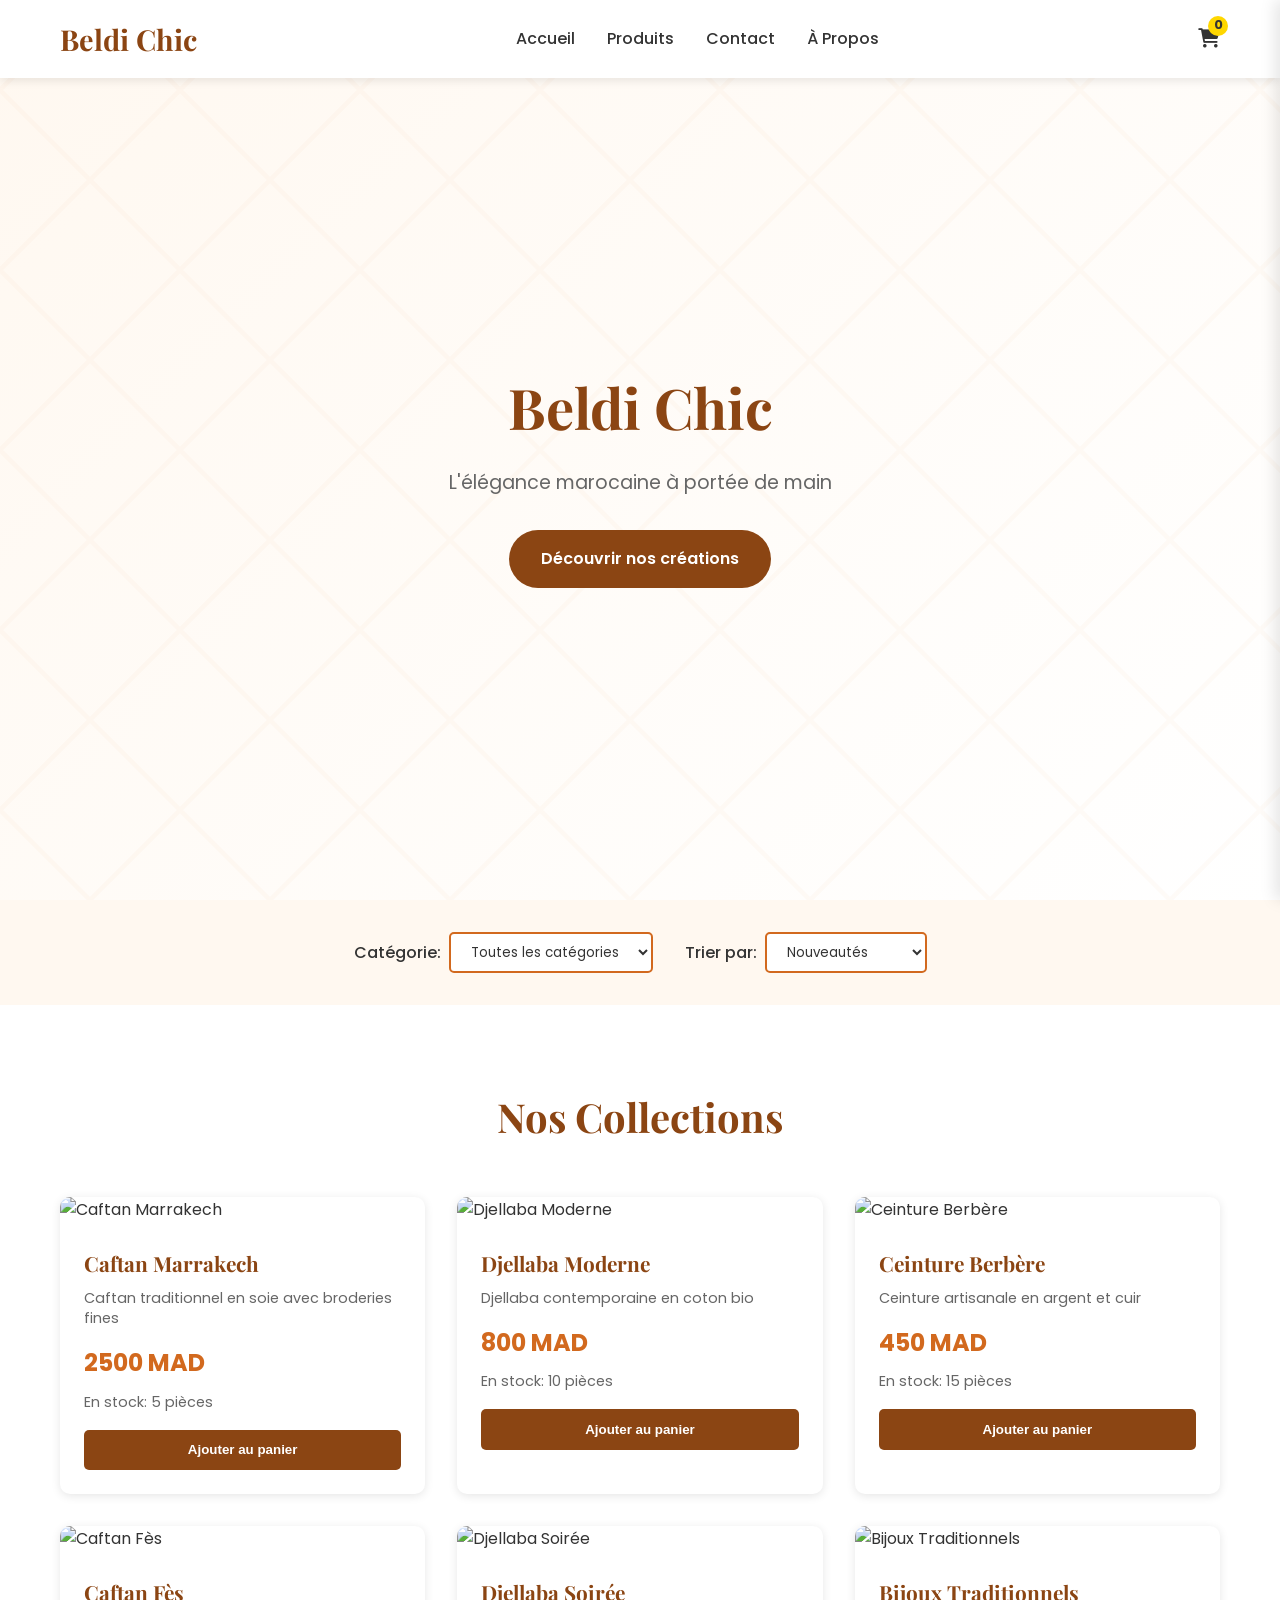
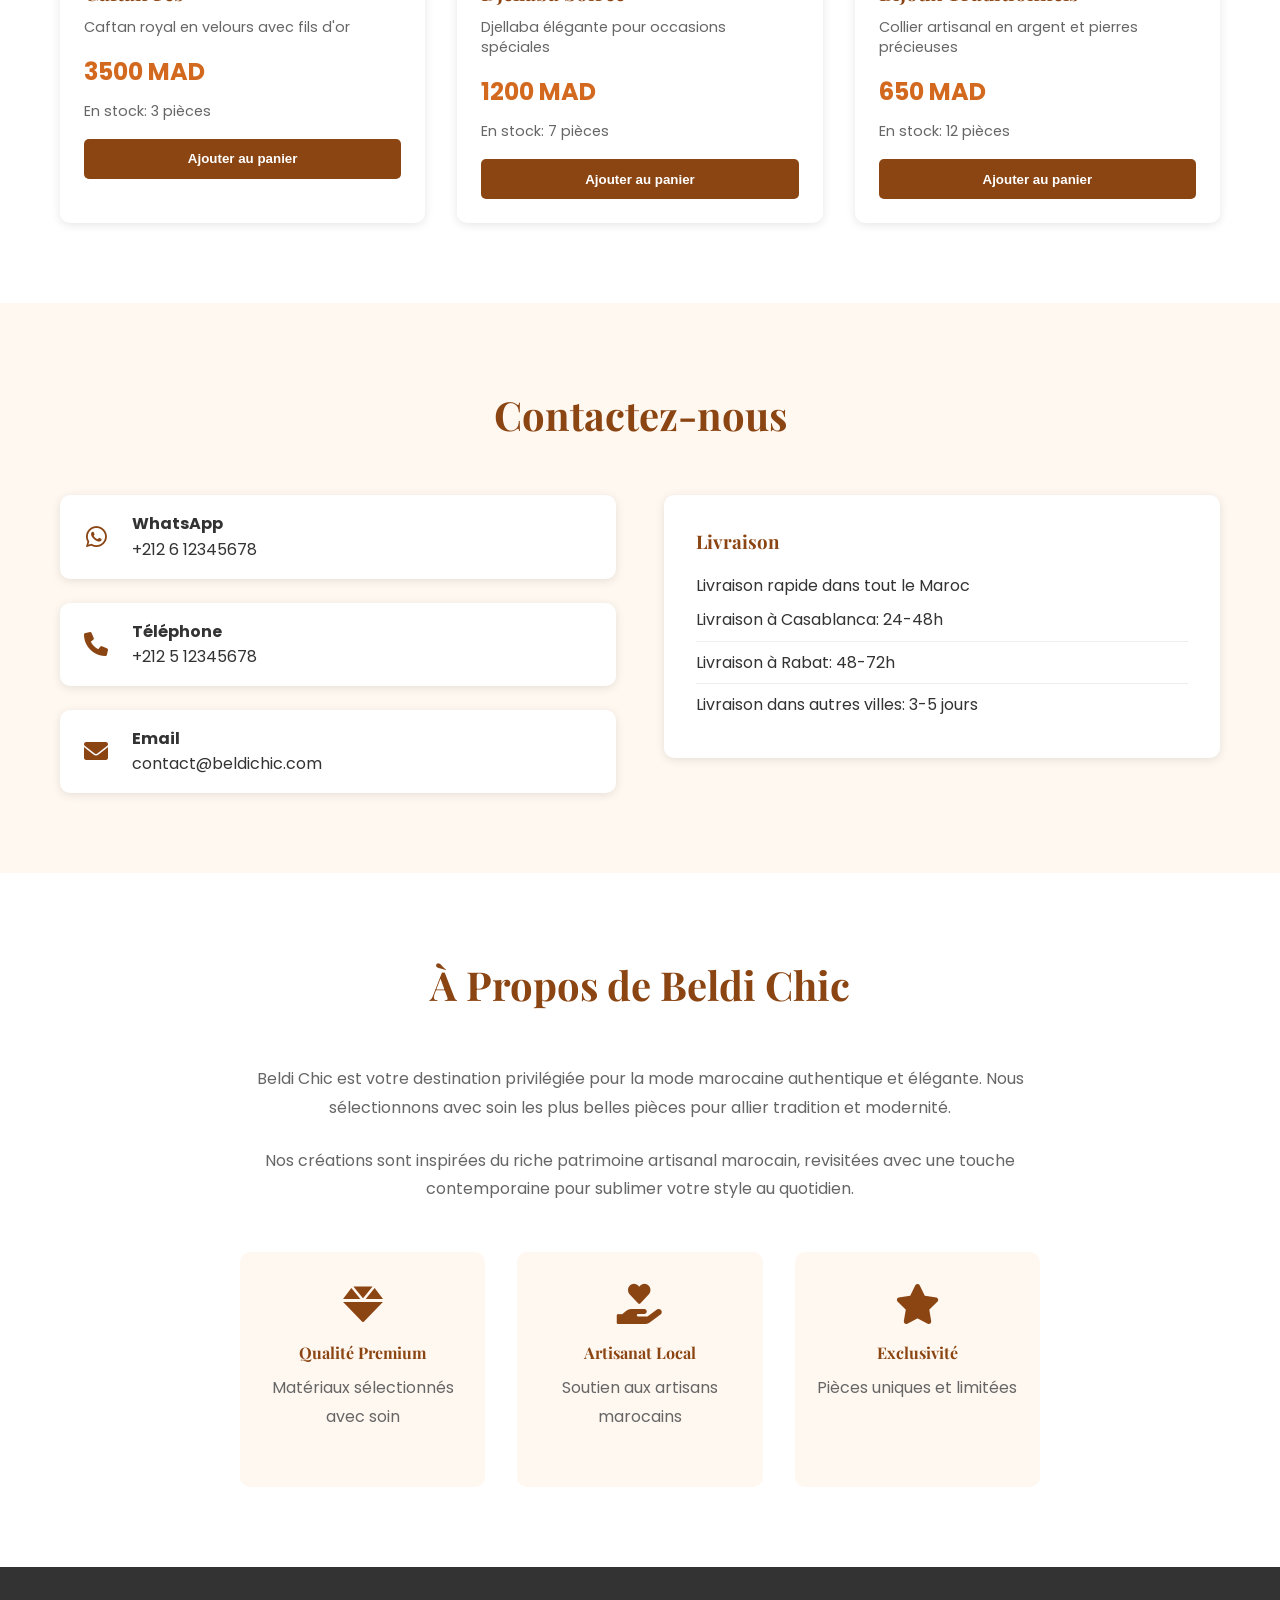
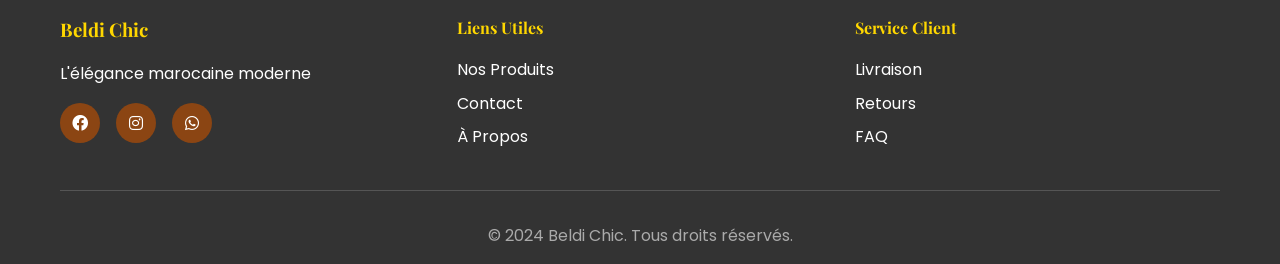
==== index.html @ 3288dbd7 "first commit - Beldi Chic E-commerce Website" ====
<!DOCTYPE html>
<html lang="fr">
<head>
    <meta charset="UTF-8">
    <meta name="viewport" content="width=device-width, initial-scale=1.0">
    <title>Beldi Chic - Mode Marocaine Élégante</title>
    <link rel="stylesheet" href="styles.css">
    <link href="https://fonts.googleapis.com/css2?family=Playfair+Display:wght@400;700&family=Poppins:wght@300;400;500;600&display=swap" rel="stylesheet">
    <link rel="stylesheet" href="https://cdnjs.cloudflare.com/ajax/libs/font-awesome/6.0.0/css/all.min.css">
</head>
<body>
    <!-- Navigation -->
    <nav class="navbar">
        <div class="nav-container">
            <div class="nav-logo">
                <h2>Beldi Chic</h2>
            </div>
            <ul class="nav-menu">
                <li><a href="#home" class="nav-link">Accueil</a></li>
                <li><a href="#products" class="nav-link">Produits</a></li>
                <li><a href="#contact" class="nav-link">Contact</a></li>
                <li><a href="#about" class="nav-link">À Propos</a></li>
            </ul>
            <div class="nav-icons">
                <div class="cart-icon" onclick="toggleCart()">
                    <i class="fas fa-shopping-cart"></i>
                    <span class="cart-count" id="cartCount">0</span>
                </div>
                <div class="hamburger" onclick="toggleMenu()">
                    <span></span>
                    <span></span>
                    <span></span>
                </div>
            </div>
        </div>
    </nav>

    <!-- Hero Section -->
    <section id="home" class="hero">
        <div class="hero-content">
            <h1>Beldi Chic</h1>
            <p>L'élégance marocaine à portée de main</p>
            <a href="#products" class="cta-button">Découvrir nos créations</a>
        </div>
    </section>

    <!-- Filters Section -->
    <section class="filters-section">
        <div class="filters-container">
            <div class="filter-group">
                <label for="categoryFilter">Catégorie:</label>
                <select id="categoryFilter" onchange="filterProducts()">
                    <option value="">Toutes les catégories</option>
                    <option value="caftan">Caftans</option>
                    <option value="djellaba">Djellabas</option>
                    <option value="accessories">Accessoires</option>
                </select>
            </div>
            <div class="filter-group">
                <label for="sortFilter">Trier par:</label>
                <select id="sortFilter" onchange="sortProducts()">
                    <option value="newest">Nouveautés</option>
                    <option value="price-low">Prix croissant</option>
                    <option value="price-high">Prix décroissant</option>
                </select>
            </div>
        </div>
    </section>

    <!-- Products Section -->
    <section id="products" class="products">
        <div class="container">
            <h2 class="section-title">Nos Collections</h2>
            <div class="products-grid" id="productsGrid">
                <!-- Products will be dynamically loaded here -->
            </div>
        </div>
    </section>

    <!-- Cart Sidebar -->
    <div class="cart-sidebar" id="cartSidebar">
        <div class="cart-header">
            <h3>Votre Panier</h3>
            <button class="close-cart" onclick="toggleCart()">
                <i class="fas fa-times"></i>
            </button>
        </div>
        <div class="cart-items" id="cartItems">
            <!-- Cart items will be dynamically loaded here -->
        </div>
        <div class="cart-footer">
            <div class="cart-total">
                <strong>Total: <span id="cartTotal">0</span> MAD</strong>
            </div>
            <button class="checkout-btn" onclick="checkoutWhatsApp()">
                <i class="fab fa-whatsapp"></i> Commander via WhatsApp
            </button>
        </div>
    </div>

    <!-- Contact Section -->
    <section id="contact" class="contact">
        <div class="container">
            <h2 class="section-title">Contactez-nous</h2>
            <div class="contact-content">
                <div class="contact-info">
                    <div class="contact-item">
                        <i class="fab fa-whatsapp"></i>
                        <div>
                            <h4>WhatsApp</h4>
                            <p>+212 6 12345678</p>
                        </div>
                    </div>
                    <div class="contact-item">
                        <i class="fas fa-phone"></i>
                        <div>
                            <h4>Téléphone</h4>
                            <p>+212 5 12345678</p>
                        </div>
                    </div>
                    <div class="contact-item">
                        <i class="fas fa-envelope"></i>
                        <div>
                            <h4>Email</h4>
                            <p>contact@beldichic.com</p>
                        </div>
                    </div>
                </div>
                <div class="delivery-info">
                    <h3>Livraison</h3>
                    <p>Livraison rapide dans tout le Maroc</p>
                    <ul>
                        <li>Livraison à Casablanca: 24-48h</li>
                        <li>Livraison à Rabat: 48-72h</li>
                        <li>Livraison dans autres villes: 3-5 jours</li>
                    </ul>
                </div>
            </div>
        </div>
    </section>

    <!-- About Section -->
    <section id="about" class="about">
        <div class="container">
            <h2 class="section-title">À Propos de Beldi Chic</h2>
            <div class="about-content">
                <p>Beldi Chic est votre destination privilégiée pour la mode marocaine authentique et élégante. Nous sélectionnons avec soin les plus belles pièces pour allier tradition et modernité.</p>
                <p>Nos créations sont inspirées du riche patrimoine artisanal marocain, revisitées avec une touche contemporaine pour sublimer votre style au quotidien.</p>
                <div class="about-values">
                    <div class="value-item">
                        <i class="fas fa-gem"></i>
                        <h4>Qualité Premium</h4>
                        <p>Matériaux sélectionnés avec soin</p>
                    </div>
                    <div class="value-item">
                        <i class="fas fa-hand-holding-heart"></i>
                        <h4>Artisanat Local</h4>
                        <p>Soutien aux artisans marocains</p>
                    </div>
                    <div class="value-item">
                        <i class="fas fa-star"></i>
                        <h4>Exclusivité</h4>
                        <p>Pièces uniques et limitées</p>
                    </div>
                </div>
            </div>
        </div>
    </section>

    <!-- Footer -->
    <footer class="footer">
        <div class="container">
            <div class="footer-content">
                <div class="footer-section">
                    <h3>Beldi Chic</h3>
                    <p>L'élégance marocaine moderne</p>
                    <div class="social-links">
                        <a href="#"><i class="fab fa-facebook"></i></a>
                        <a href="#"><i class="fab fa-instagram"></i></a>
                        <a href="#"><i class="fab fa-whatsapp"></i></a>
                    </div>
                </div>
                <div class="footer-section">
                    <h4>Liens Utiles</h4>
                    <ul>
                        <li><a href="#products">Nos Produits</a></li>
                        <li><a href="#contact">Contact</a></li>
                        <li><a href="#about">À Propos</a></li>
                    </ul>
                </div>
                <div class="footer-section">
                    <h4>Service Client</h4>
                    <ul>
                        <li><a href="#contact">Livraison</a></li>
                        <li><a href="#contact">Retours</a></li>
                        <li><a href="#contact">FAQ</a></li>
                    </ul>
                </div>
            </div>
            <div class="footer-bottom">
                <p>&copy; 2024 Beldi Chic. Tous droits réservés.</p>
            </div>
        </div>
    </footer>

    <script src="script.js"></script>
</body>
</html>
---- styles.css ----
/* Reset and Base Styles */
* {
    margin: 0;
    padding: 0;
    box-sizing: border-box;
}

:root {
    --primary-color: #8B4513;
    --secondary-color: #D2691E;
    --accent-color: #FFD700;
    --text-dark: #333;
    --text-light: #666;
    --bg-light: #FFF8F0;
    --bg-white: #FFFFFF;
    --shadow: 0 2px 10px rgba(0,0,0,0.1);
    --shadow-hover: 0 5px 20px rgba(0,0,0,0.15);
}

body {
    font-family: 'Poppins', sans-serif;
    line-height: 1.6;
    color: var(--text-dark);
    background-color: var(--bg-white);
}

.container {
    max-width: 1200px;
    margin: 0 auto;
    padding: 0 20px;
}

/* Navigation */
.navbar {
    background: var(--bg-white);
    box-shadow: var(--shadow);
    position: fixed;
    top: 0;
    width: 100%;
    z-index: 1000;
    transition: all 0.3s ease;
}

.nav-container {
    max-width: 1200px;
    margin: 0 auto;
    padding: 1rem 20px;
    display: flex;
    justify-content: space-between;
    align-items: center;
}

.nav-logo h2 {
    color: var(--primary-color);
    font-family: 'Playfair Display', serif;
    font-size: 1.8rem;
}

.nav-menu {
    display: flex;
    list-style: none;
    gap: 2rem;
}

.nav-link {
    text-decoration: none;
    color: var(--text-dark);
    font-weight: 500;
    transition: color 0.3s ease;
    position: relative;
}

.nav-link:hover {
    color: var(--primary-color);
}

.nav-link::after {
    content: '';
    position: absolute;
    bottom: -5px;
    left: 0;
    width: 0;
    height: 2px;
    background: var(--primary-color);
    transition: width 0.3s ease;
}

.nav-link:hover::after {
    width: 100%;
}

.nav-icons {
    display: flex;
    align-items: center;
    gap: 1rem;
}

.cart-icon {
    position: relative;
    cursor: pointer;
    font-size: 1.2rem;
    color: var(--text-dark);
    transition: color 0.3s ease;
}

.cart-icon:hover {
    color: var(--primary-color);
}

.cart-count {
    position: absolute;
    top: -8px;
    right: -8px;
    background: var(--accent-color);
    color: var(--text-dark);
    border-radius: 50%;
    width: 20px;
    height: 20px;
    display: flex;
    align-items: center;
    justify-content: center;
    font-size: 0.8rem;
    font-weight: bold;
}

.hamburger {
    display: none;
    flex-direction: column;
    cursor: pointer;
}

.hamburger span {
    width: 25px;
    height: 3px;
    background: var(--text-dark);
    margin: 3px 0;
    transition: 0.3s;
}

.admin-link {
    background: linear-gradient(135deg, var(--secondary-color), var(--primary-color));
    color: white !important;
    padding: 0.6rem 1.2rem;
    border-radius: 25px;
    transition: all 0.3s ease;
    font-weight: 600;
    box-shadow: 0 2px 8px rgba(139, 69, 19, 0.3);
    display: flex;
    align-items: center;
    gap: 0.5rem;
}

.admin-link:hover {
    background: linear-gradient(135deg, var(--primary-color), var(--secondary-color)) !important;
    transform: translateY(-2px);
    box-shadow: 0 4px 12px rgba(139, 69, 19, 0.4);
    color: white !important;
}

.admin-link i {
    font-size: 0.9rem;
}

/* Hero Section */
.hero {
    background: linear-gradient(135deg, var(--bg-light) 0%, var(--bg-white) 100%);
    min-height: 100vh;
    display: flex;
    align-items: center;
    justify-content: center;
    text-align: center;
    padding: 100px 20px 50px;
    position: relative;
    overflow: hidden;
}

.hero::before {
    content: '';
    position: absolute;
    top: 0;
    left: 0;
    right: 0;
    bottom: 0;
    background: url('data:image/svg+xml,<svg xmlns="http://www.w3.org/2000/svg" viewBox="0 0 100 100"><defs><pattern id="moroccan" x="0" y="0" width="20" height="20" patternUnits="userSpaceOnUse"><path d="M10 0 L20 10 L10 20 L0 10 Z" fill="none" stroke="%23D2691E" stroke-width="0.5" opacity="0.3"/></pattern></defs><rect width="100" height="100" fill="url(%23moroccan)"/></svg>');
    opacity: 0.1;
}

.hero-content {
    position: relative;
    z-index: 1;
    max-width: 600px;
}

.hero h1 {
    font-family: 'Playfair Display', serif;
    font-size: 3.5rem;
    color: var(--primary-color);
    margin-bottom: 1rem;
    animation: fadeInUp 1s ease;
}

.hero p {
    font-size: 1.2rem;
    color: var(--text-light);
    margin-bottom: 2rem;
    animation: fadeInUp 1s ease 0.2s;
    animation-fill-mode: both;
}

.cta-button {
    display: inline-block;
    background: var(--primary-color);
    color: white;
    padding: 1rem 2rem;
    text-decoration: none;
    border-radius: 50px;
    font-weight: 600;
    transition: all 0.3s ease;
    animation: fadeInUp 1s ease 0.4s;
    animation-fill-mode: both;
}

.cta-button:hover {
    background: var(--secondary-color);
    transform: translateY(-2px);
    box-shadow: var(--shadow-hover);
}

/* Filters Section */
.filters-section {
    padding: 2rem 0;
    background: var(--bg-light);
}

.filters-container {
    max-width: 1200px;
    margin: 0 auto;
    padding: 0 20px;
    display: flex;
    gap: 2rem;
    justify-content: center;
    flex-wrap: wrap;
}

.filter-group {
    display: flex;
    align-items: center;
    gap: 0.5rem;
}

.filter-group label {
    font-weight: 500;
    color: var(--text-dark);
}

.filter-group select {
    padding: 0.5rem 1rem;
    border: 2px solid var(--secondary-color);
    border-radius: 5px;
    background: white;
    color: var(--text-dark);
    font-family: inherit;
    cursor: pointer;
    transition: border-color 0.3s ease;
}

.filter-group select:focus {
    outline: none;
    border-color: var(--primary-color);
}

/* Products Section */
.products {
    padding: 5rem 0;
}

.section-title {
    text-align: center;
    font-family: 'Playfair Display', serif;
    font-size: 2.5rem;
    color: var(--primary-color);
    margin-bottom: 3rem;
}

.products-grid {
    display: grid;
    grid-template-columns: repeat(auto-fit, minmax(280px, 1fr));
    gap: 2rem;
}

.product-card {
    background: white;
    border-radius: 10px;
    overflow: hidden;
    box-shadow: var(--shadow);
    transition: all 0.3s ease;
    position: relative;
}

.product-card:hover {
    transform: translateY(-5px);
    box-shadow: var(--shadow-hover);
}

.product-image {
    width: 100%;
    height: 300px;
    object-fit: cover;
    transition: transform 0.3s ease;
}

.product-card:hover .product-image {
    transform: scale(1.05);
}

.product-info {
    padding: 1.5rem;
}

.product-name {
    font-family: 'Playfair Display', serif;
    font-size: 1.3rem;
    color: var(--primary-color);
    margin-bottom: 0.5rem;
}

.product-description {
    color: var(--text-light);
    font-size: 0.9rem;
    margin-bottom: 1rem;
    line-height: 1.4;
}

.product-price {
    font-size: 1.5rem;
    color: var(--secondary-color);
    font-weight: bold;
    margin-bottom: 0.5rem;
}

.product-stock {
    font-size: 0.9rem;
    color: var(--text-light);
    margin-bottom: 1rem;
}

.out-of-stock {
    color: #e74c3c;
    font-weight: 600;
}

.add-to-cart {
    width: 100%;
    padding: 0.8rem;
    background: var(--primary-color);
    color: white;
    border: none;
    border-radius: 5px;
    font-weight: 600;
    cursor: pointer;
    transition: all 0.3s ease;
}

.add-to-cart:hover:not(:disabled) {
    background: var(--secondary-color);
    transform: translateY(-2px);
}

.add-to-cart:disabled {
    background: #ccc;
    cursor: not-allowed;
}

/* Cart Sidebar */
.cart-sidebar {
    position: fixed;
    top: 0;
    right: -400px;
    width: 400px;
    height: 100vh;
    background: white;
    box-shadow: -5px 0 15px rgba(0,0,0,0.1);
    z-index: 1001;
    transition: right 0.3s ease;
    display: flex;
    flex-direction: column;
}

.cart-sidebar.active {
    right: 0;
}

.cart-header {
    padding: 1.5rem;
    background: var(--primary-color);
    color: white;
    display: flex;
    justify-content: space-between;
    align-items: center;
}

.cart-header h3 {
    font-family: 'Playfair Display', serif;
    font-size: 1.5rem;
}

.close-cart {
    background: none;
    border: none;
    color: white;
    font-size: 1.5rem;
    cursor: pointer;
    transition: transform 0.3s ease;
}

.close-cart:hover {
    transform: rotate(90deg);
}

.cart-items {
    flex: 1;
    overflow-y: auto;
    padding: 1rem;
}

.cart-item {
    display: flex;
    gap: 1rem;
    padding: 1rem;
    border-bottom: 1px solid #eee;
    animation: slideIn 0.3s ease;
}

.cart-item-image {
    width: 80px;
    height: 80px;
    object-fit: cover;
    border-radius: 5px;
}

.cart-item-info {
    flex: 1;
}

.cart-item-name {
    font-weight: 600;
    color: var(--primary-color);
    margin-bottom: 0.5rem;
}

.cart-item-price {
    color: var(--secondary-color);
    font-weight: bold;
    margin-bottom: 0.5rem;
}

.cart-item-quantity {
    display: flex;
    align-items: center;
    gap: 0.5rem;
}

.quantity-btn {
    width: 25px;
    height: 25px;
    border: 1px solid var(--secondary-color);
    background: white;
    color: var(--primary-color);
    border-radius: 3px;
    cursor: pointer;
    transition: all 0.3s ease;
}

.quantity-btn:hover {
    background: var(--secondary-color);
    color: white;
}

.remove-item {
    background: #e74c3c;
    color: white;
    border: none;
    padding: 0.3rem 0.6rem;
    border-radius: 3px;
    cursor: pointer;
    font-size: 0.8rem;
    transition: background 0.3s ease;
}

.remove-item:hover {
    background: #c0392b;
}

.cart-footer {
    padding: 1.5rem;
    background: var(--bg-light);
    border-top: 2px solid var(--secondary-color);
}

.cart-total {
    font-size: 1.3rem;
    margin-bottom: 1rem;
    text-align: center;
}

.checkout-btn {
    width: 100%;
    padding: 1rem;
    background: #25D366;
    color: white;
    border: none;
    border-radius: 5px;
    font-weight: 600;
    cursor: pointer;
    transition: all 0.3s ease;
    display: flex;
    align-items: center;
    justify-content: center;
    gap: 0.5rem;
}

.checkout-btn:hover {
    background: #128C7E;
    transform: translateY(-2px);
}

/* Contact Section */
.contact {
    padding: 5rem 0;
    background: var(--bg-light);
}

.contact-content {
    display: grid;
    grid-template-columns: 1fr 1fr;
    gap: 3rem;
    align-items: start;
}

.contact-info {
    display: flex;
    flex-direction: column;
    gap: 1.5rem;
}

.contact-item {
    display: flex;
    align-items: center;
    gap: 1rem;
    padding: 1rem;
    background: white;
    border-radius: 10px;
    box-shadow: var(--shadow);
    transition: transform 0.3s ease;
}

.contact-item:hover {
    transform: translateY(-3px);
}

.contact-item i {
    font-size: 1.5rem;
    color: var(--primary-color);
    width: 40px;
    text-align: center;
}

.delivery-info {
    background: white;
    padding: 2rem;
    border-radius: 10px;
    box-shadow: var(--shadow);
}

.delivery-info h3 {
    color: var(--primary-color);
    margin-bottom: 1rem;
    font-family: 'Playfair Display', serif;
}

.delivery-info ul {
    list-style: none;
    padding-left: 0;
}

.delivery-info li {
    padding: 0.5rem 0;
    border-bottom: 1px solid #eee;
}

.delivery-info li:last-child {
    border-bottom: none;
}

/* About Section */
.about {
    padding: 5rem 0;
}

.about-content {
    text-align: center;
    max-width: 800px;
    margin: 0 auto;
}

.about-content p {
    margin-bottom: 1.5rem;
    color: var(--text-light);
    line-height: 1.8;
}

.about-values {
    display: grid;
    grid-template-columns: repeat(auto-fit, minmax(200px, 1fr));
    gap: 2rem;
    margin-top: 3rem;
}

.value-item {
    text-align: center;
    padding: 2rem 1rem;
    background: var(--bg-light);
    border-radius: 10px;
    transition: transform 0.3s ease;
}

.value-item:hover {
    transform: translateY(-5px);
}

.value-item i {
    font-size: 2.5rem;
    color: var(--primary-color);
    margin-bottom: 1rem;
}

.value-item h4 {
    color: var(--primary-color);
    margin-bottom: 0.5rem;
    font-family: 'Playfair Display', serif;
}

/* Footer */
.footer {
    background: var(--text-dark);
    color: white;
    padding: 3rem 0 1rem;
}

.footer-content {
    display: grid;
    grid-template-columns: repeat(auto-fit, minmax(250px, 1fr));
    gap: 2rem;
    margin-bottom: 2rem;
}

.footer-section h3,
.footer-section h4 {
    color: var(--accent-color);
    margin-bottom: 1rem;
    font-family: 'Playfair Display', serif;
}

.footer-section ul {
    list-style: none;
}

.footer-section ul li {
    margin-bottom: 0.5rem;
}

.footer-section a {
    color: white;
    text-decoration: none;
    transition: color 0.3s ease;
}

.footer-section a:hover {
    color: var(--accent-color);
}

.social-links {
    display: flex;
    gap: 1rem;
    margin-top: 1rem;
}

.social-links a {
    width: 40px;
    height: 40px;
    background: var(--primary-color);
    border-radius: 50%;
    display: flex;
    align-items: center;
    justify-content: center;
    transition: background 0.3s ease;
}

.social-links a:hover {
    background: var(--accent-color);
}

.footer-bottom {
    text-align: center;
    padding-top: 2rem;
    border-top: 1px solid #555;
    color: #aaa;
}

/* Animations */
@keyframes fadeInUp {
    from {
        opacity: 0;
        transform: translateY(30px);
    }
    to {
        opacity: 1;
        transform: translateY(0);
    }
}

@keyframes slideIn {
    from {
        opacity: 0;
        transform: translateX(20px);
    }
    to {
        opacity: 1;
        transform: translateX(0);
    }
}

/* Responsive Design */
@media (max-width: 768px) {
    .nav-menu {
        position: fixed;
        left: -100%;
        top: 70px;
        flex-direction: column;
        background: white;
        width: 100%;
        text-align: center;
        transition: 0.3s;
        box-shadow: var(--shadow);
        padding: 2rem 0;
    }

    .nav-menu.active {
        left: 0;
    }

    .hamburger {
        display: flex;
    }

    .admin-link {
        margin: 0.5rem auto;
        max-width: 200px;
        justify-content: center;
    }

    .hero h1 {
        font-size: 2.5rem;
    }

    .hero p {
        font-size: 1rem;
    }

    .products-grid {
        grid-template-columns: repeat(auto-fit, minmax(250px, 1fr));
        gap: 1.5rem;
    }

    .cart-sidebar {
        width: 100%;
        right: -100%;
    }

    .contact-content {
        grid-template-columns: 1fr;
        gap: 2rem;
    }

    .about-values {
        grid-template-columns: 1fr;
    }

    .footer-content {
        grid-template-columns: 1fr;
        text-align: center;
    }

    .social-links {
        justify-content: center;
    }
}

@media (max-width: 480px) {
    .hero h1 {
        font-size: 2rem;
    }

    .section-title {
        font-size: 2rem;
    }

    .filters-container {
        flex-direction: column;
        align-items: center;
    }

    .product-card {
        margin-bottom: 1rem;
    }

    .floating-admin-btn {
        bottom: 20px;
        right: 20px;
        width: 50px;
        height: 50px;
        font-size: 1.1rem;
    }
}

/* Loading Spinner */
.loading {
    display: inline-block;
    width: 20px;
    height: 20px;
    border: 3px solid rgba(255,255,255,.3);
    border-radius: 50%;
    border-top-color: white;
    animation: spin 1s ease-in-out infinite;
}

@keyframes spin {
    to { transform: rotate(360deg); }
}

/* Toast Notification */
.toast {
    position: fixed;
    bottom: 20px;
    left: 50%;
    transform: translateX(-50%);
    background: var(--primary-color);
    color: white;
    padding: 1rem 2rem;
    border-radius: 5px;
    box-shadow: var(--shadow-hover);
    z-index: 2000;
    opacity: 0;
    transition: opacity 0.3s ease;
}

.toast.show {
    opacity: 1;
}

.toast.success {
    background: #27ae60;
}

.toast.error {
    background: #e74c3c;
}

/* Floating Admin Button */
.floating-admin-btn {
    position: fixed;
    bottom: 30px;
    right: 30px;
    width: 60px;
    height: 60px;
    border-radius: 50%;
    background: linear-gradient(135deg, var(--secondary-color), var(--primary-color));
    color: white;
    display: flex;
    align-items: center;
    justify-content: center;
    text-decoration: none;
    box-shadow: 0 4px 15px rgba(139, 69, 19, 0.4);
    transition: all 0.3s ease;
    z-index: 999;
    font-size: 1.3rem;
}

.floating-admin-btn:hover {
    transform: scale(1.1);
    box-shadow: 0 6px 20px rgba(139, 69, 19, 0.5);
    background: linear-gradient(135deg, var(--primary-color), var(--secondary-color));
}

.floating-admin-btn i {
    transition: transform 0.3s ease;
}

.floating-admin-btn:hover i {
    transform: rotate(10deg);
}
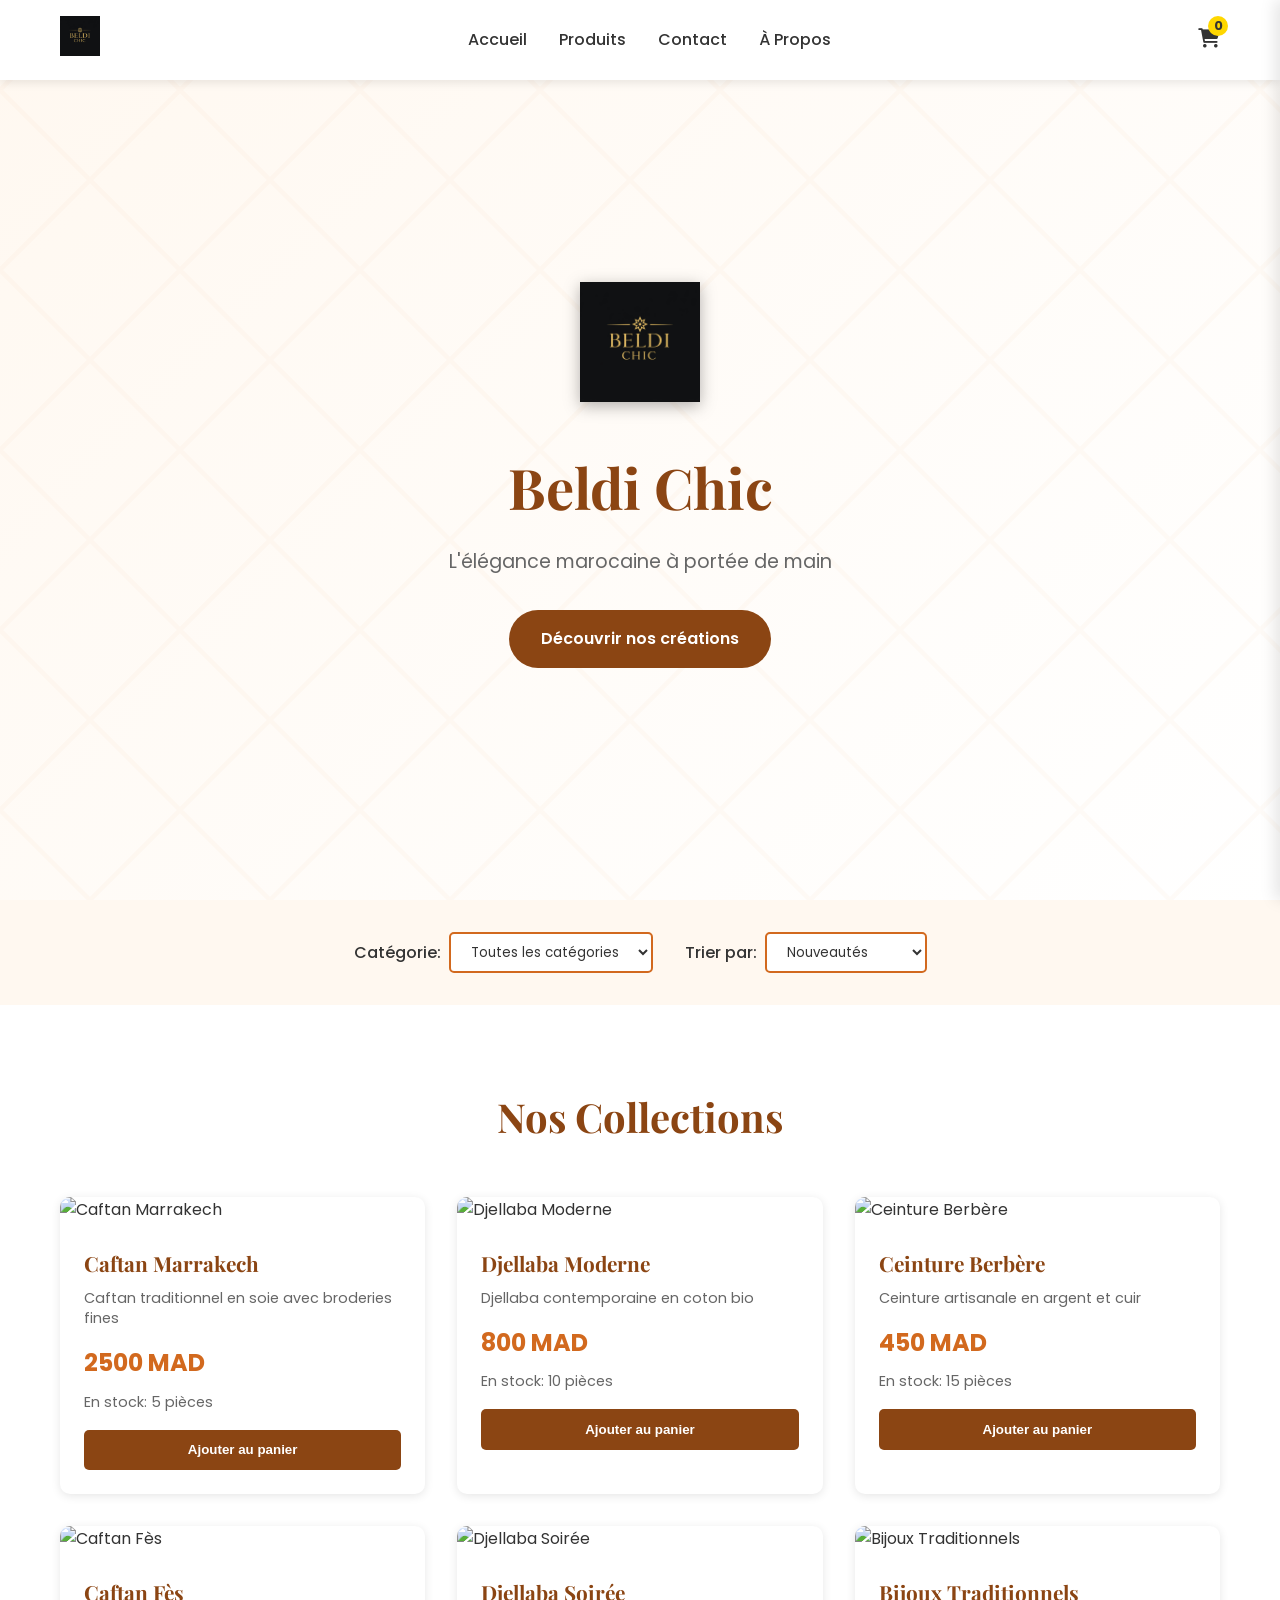
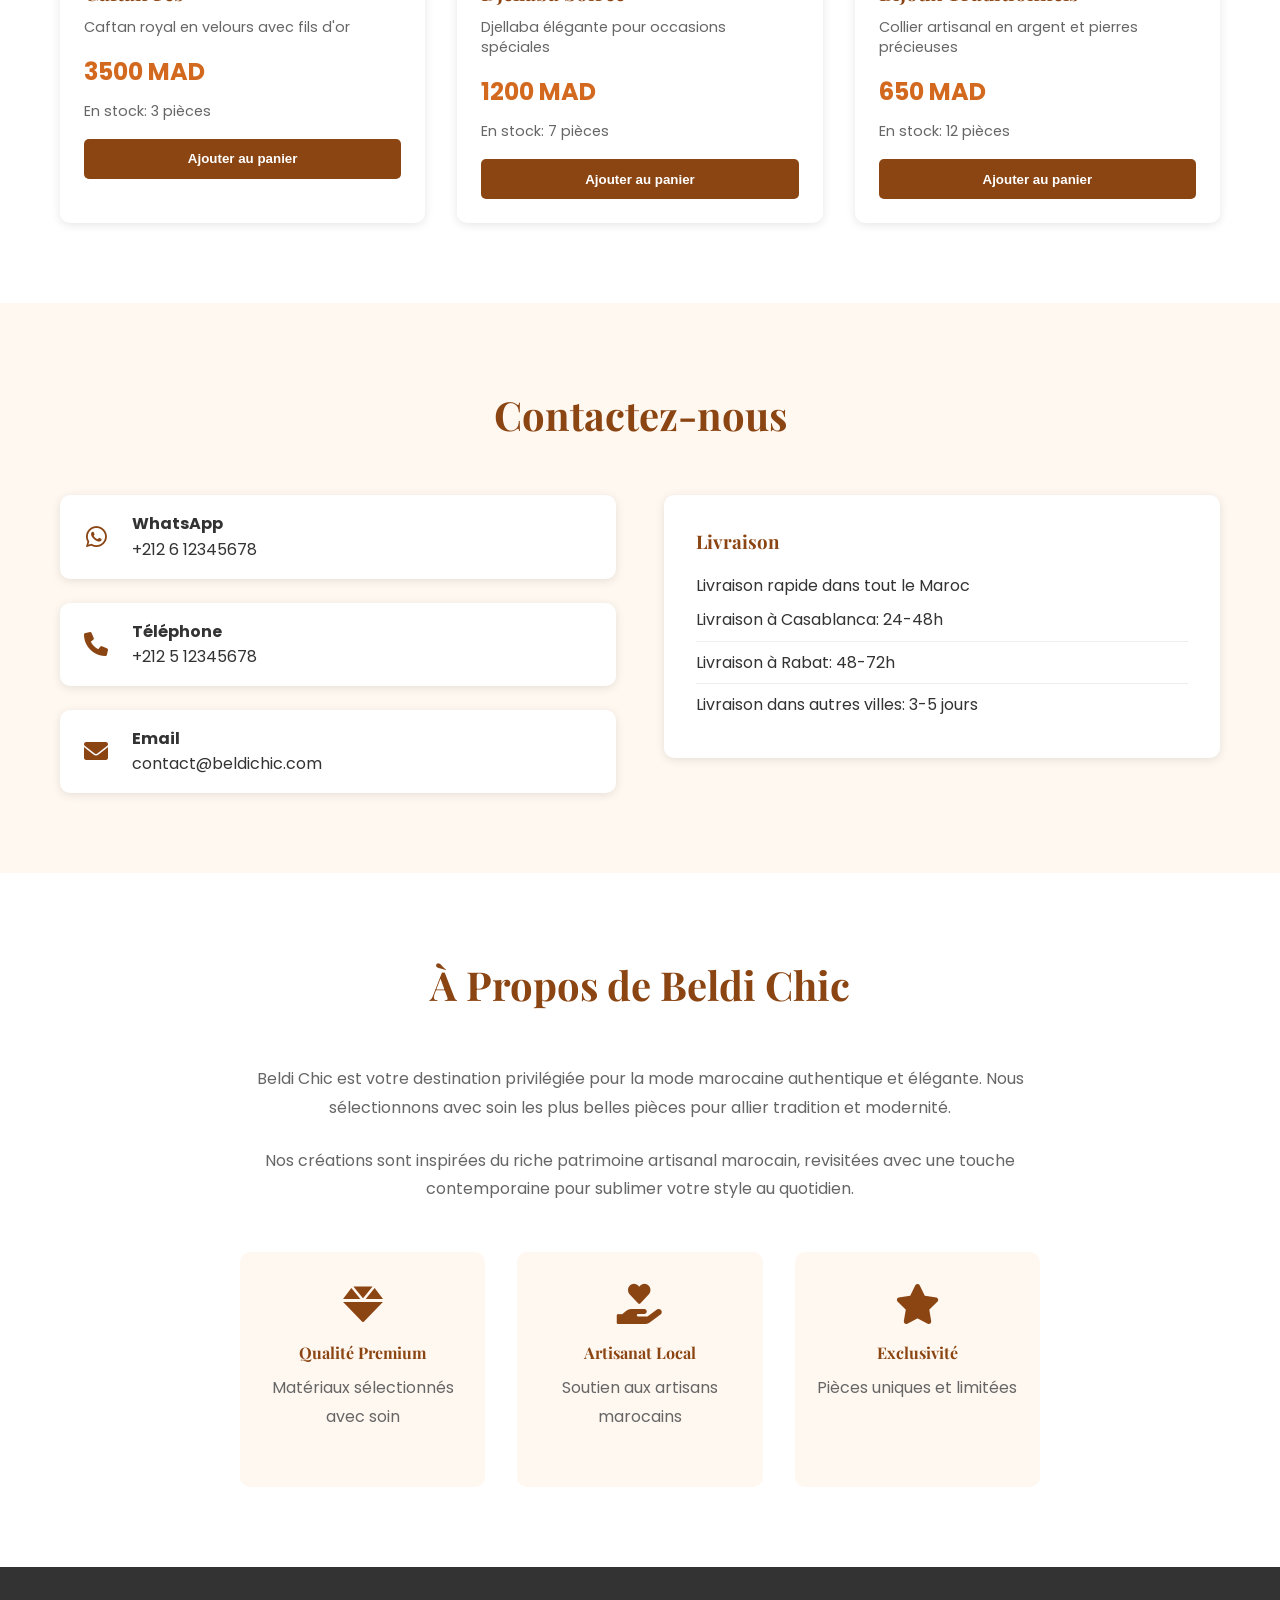
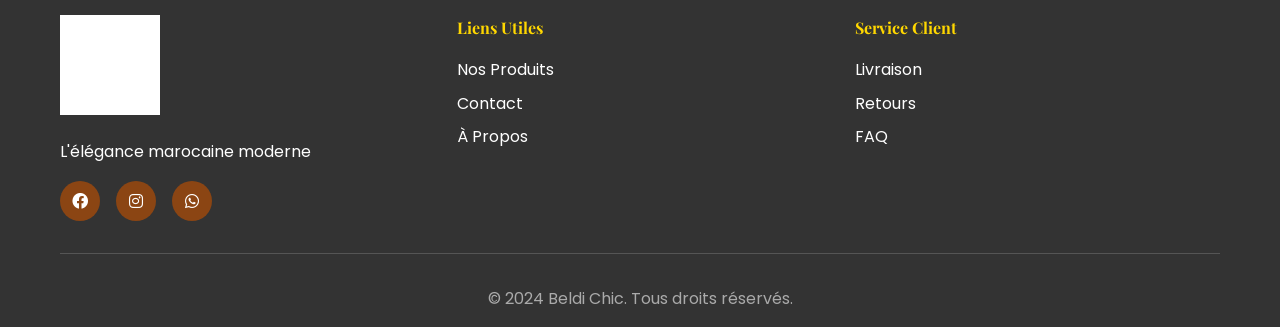
==== commit a3c7e77a: "Add Beldi Chic logo - Replace text with custom logo image" ====
--- a/index.html
+++ b/index.html
@@ -13,7 +13,7 @@
     <nav class="navbar">
         <div class="nav-container">
             <div class="nav-logo">
-                <h2>Beldi Chic</h2>
+                <img src="assets/logo.jpg" alt="Beldi Chic" class="logo-img">
             </div>
             <ul class="nav-menu">
                 <li><a href="#home" class="nav-link">Accueil</a></li>
@@ -38,6 +38,7 @@
     <!-- Hero Section -->
     <section id="home" class="hero">
         <div class="hero-content">
+            <img src="assets/logo.jpg" alt="Beldi Chic" class="hero-logo">
             <h1>Beldi Chic</h1>
             <p>L'élégance marocaine à portée de main</p>
             <a href="#products" class="cta-button">Découvrir nos créations</a>
@@ -172,7 +173,7 @@
         <div class="container">
             <div class="footer-content">
                 <div class="footer-section">
-                    <h3>Beldi Chic</h3>
+                    <img src="assets/logo.jpg" alt="Beldi Chic" class="footer-logo">
                     <p>L'élégance marocaine moderne</p>
                     <div class="social-links">
                         <a href="#"><i class="fab fa-facebook"></i></a>
--- a/styles.css
+++ b/styles.css
@@ -56,6 +56,16 @@
     font-size: 1.8rem;
 }
 
+.logo-img {
+    height: 40px;
+    width: auto;
+    transition: transform 0.3s ease;
+}
+
+.logo-img:hover {
+    transform: scale(1.05);
+}
+
 .nav-menu {
     display: flex;
     list-style: none;
@@ -189,6 +199,14 @@
     position: relative;
     z-index: 1;
     max-width: 600px;
+}
+
+.hero-logo {
+    width: 120px;
+    height: auto;
+    margin-bottom: 2rem;
+    filter: drop-shadow(0 4px 8px rgba(0,0,0,0.3));
+    animation: fadeInUp 1s ease;
 }
 
 .hero h1 {
@@ -659,6 +677,13 @@
     color: var(--accent-color);
     margin-bottom: 1rem;
     font-family: 'Playfair Display', serif;
+}
+
+.footer-logo {
+    width: 100px;
+    height: auto;
+    margin-bottom: 1rem;
+    filter: brightness(0) invert(1);
 }
 
 .footer-section ul {
@@ -759,6 +784,19 @@
         justify-content: center;
     }
 
+    .logo-img {
+        height: 35px;
+    }
+
+    .hero-logo {
+        width: 100px;
+        margin-bottom: 1.5rem;
+    }
+
+    .footer-logo {
+        width: 80px;
+    }
+
     .hero h1 {
         font-size: 2.5rem;
     }
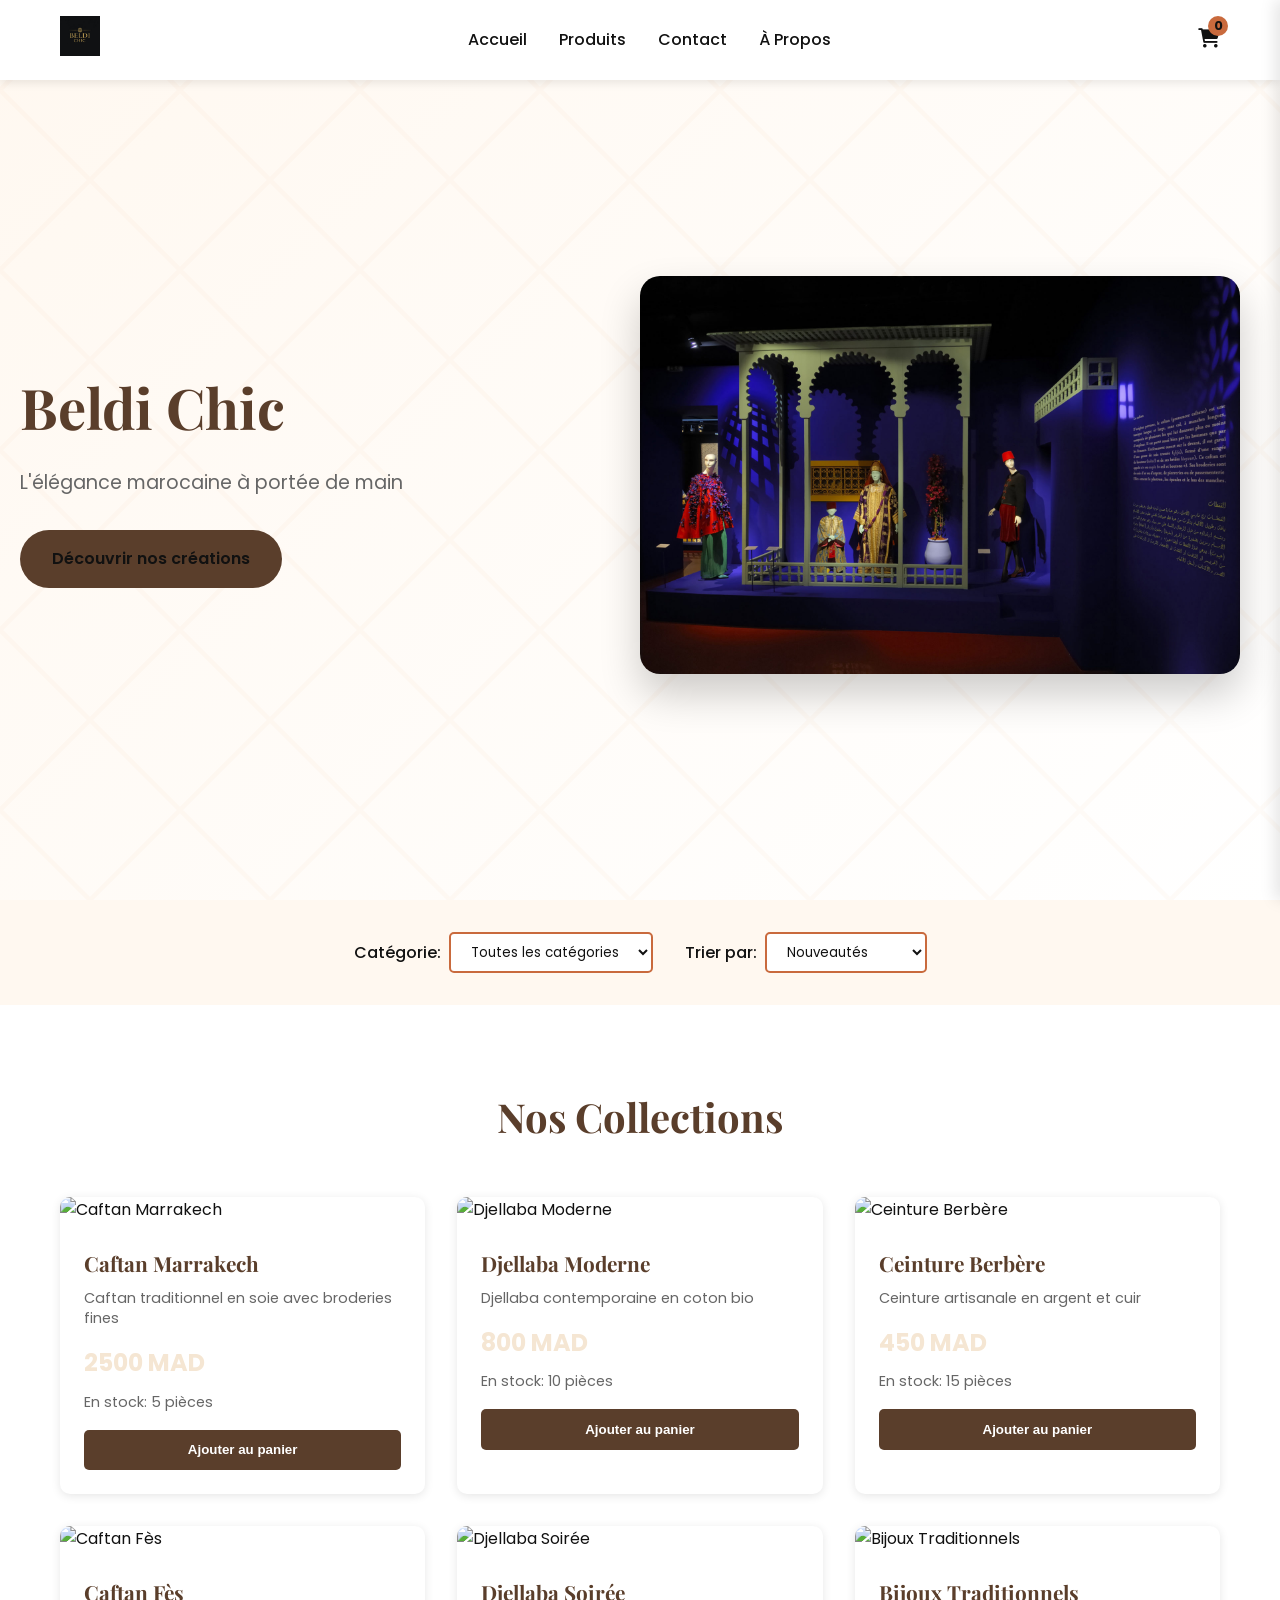
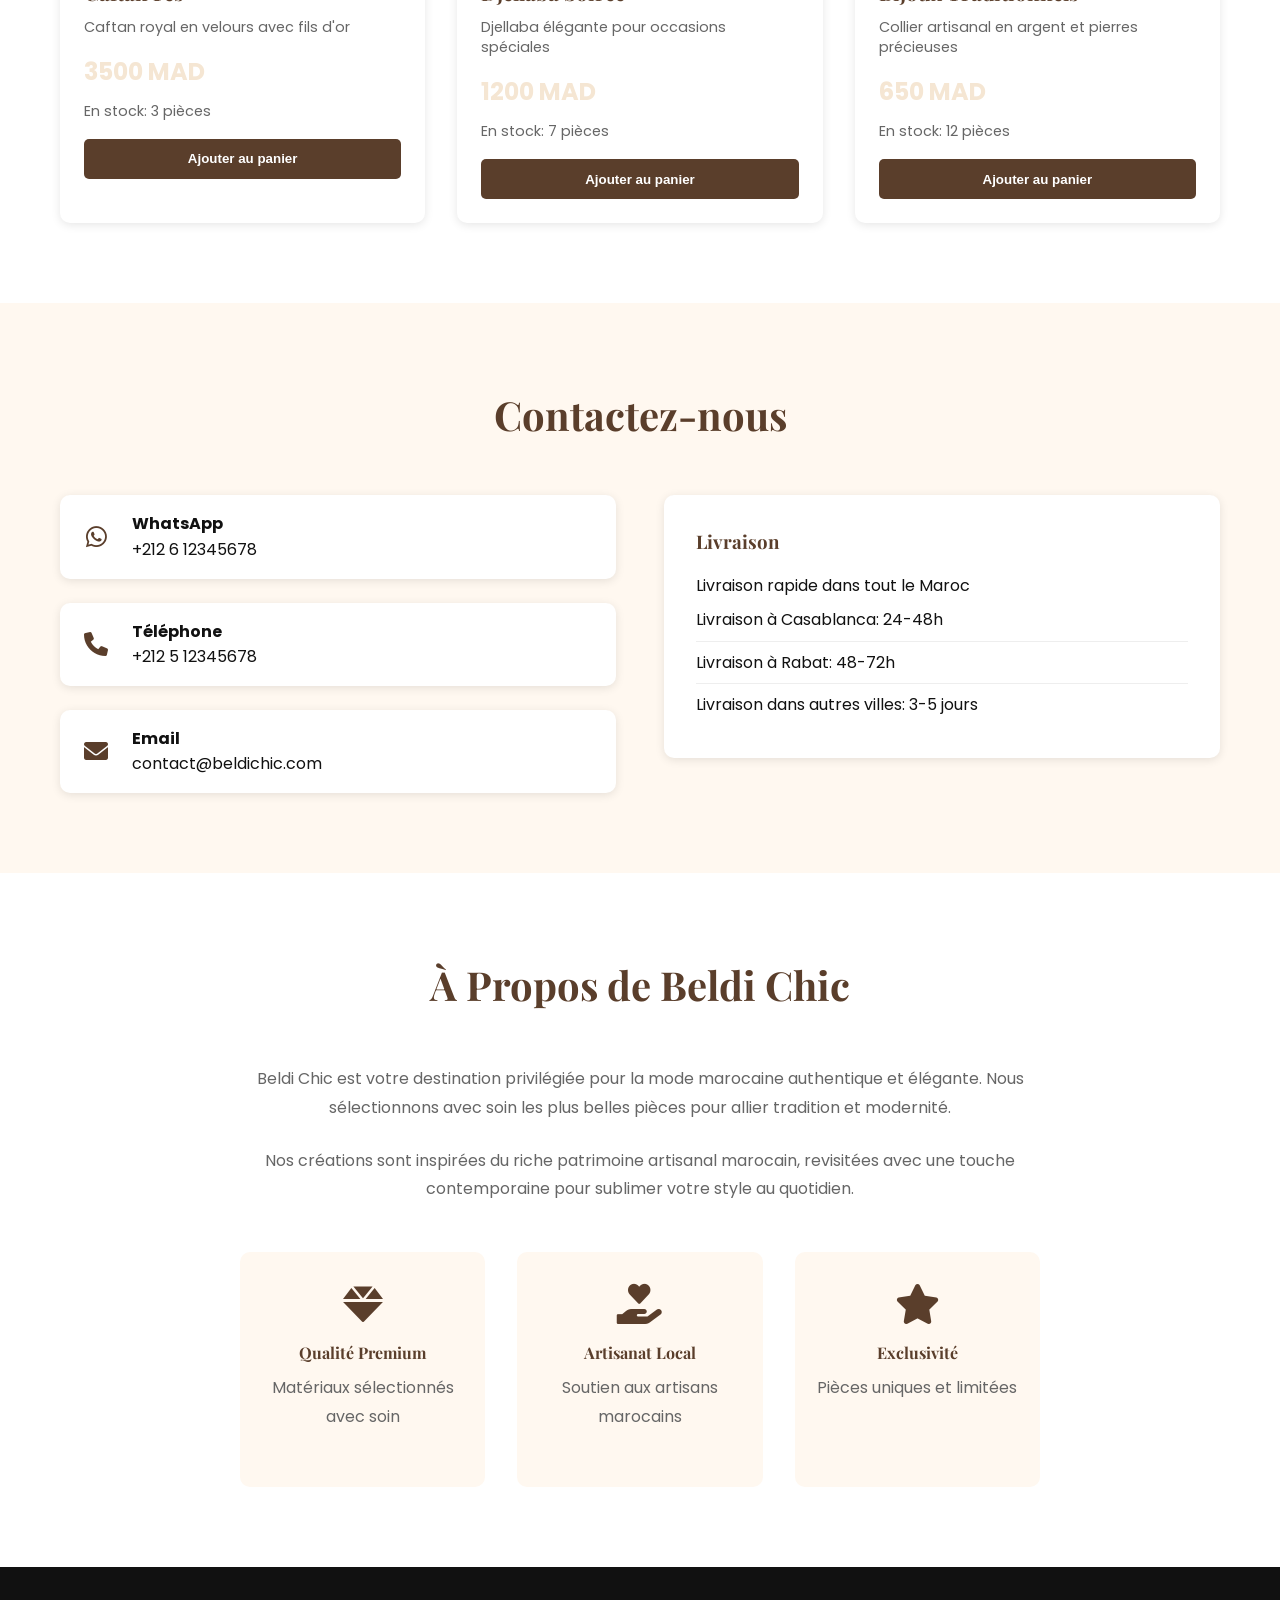
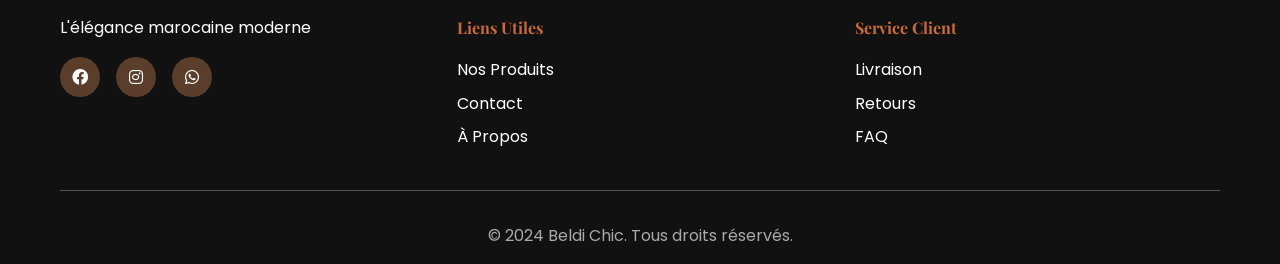
==== commit 211734dd: "Apply warm earth tone color palette - Moroccan terracotta theme" ====
--- a/index.html
+++ b/index.html
@@ -38,10 +38,12 @@
     <!-- Hero Section -->
     <section id="home" class="hero">
         <div class="hero-content">
-            <img src="assets/logo.jpg" alt="Beldi Chic" class="hero-logo">
             <h1>Beldi Chic</h1>
             <p>L'élégance marocaine à portée de main</p>
             <a href="#products" class="cta-button">Découvrir nos créations</a>
+        </div>
+        <div class="hero-image">
+            <img src="assets/EP-08-02.jpg" alt="Collection Beldi Chic" class="hero-bg-img">
         </div>
     </section>
 
@@ -173,7 +175,7 @@
         <div class="container">
             <div class="footer-content">
                 <div class="footer-section">
-                    <img src="assets/logo.jpg" alt="Beldi Chic" class="footer-logo">
+                
                     <p>L'élégance marocaine moderne</p>
                     <div class="social-links">
                         <a href="#"><i class="fab fa-facebook"></i></a>
--- a/styles.css
+++ b/styles.css
@@ -6,11 +6,11 @@
 }
 
 :root {
-    --primary-color: #8B4513;
-    --secondary-color: #D2691E;
-    --accent-color: #FFD700;
-    --text-dark: #333;
-    --text-light: #666;
+    --primary-color: #5A3E2B;
+    --secondary-color: #F5E6D3;
+    --accent-color: #C96A3D;
+    --text-dark: #111111;
+    --text-light: #666666;
     --bg-light: #FFF8F0;
     --bg-white: #FFFFFF;
     --shadow: 0 2px 10px rgba(0,0,0,0.1);
@@ -149,22 +149,22 @@
 
 .admin-link {
     background: linear-gradient(135deg, var(--secondary-color), var(--primary-color));
-    color: white !important;
+    color: var(--white) !important;
     padding: 0.6rem 1.2rem;
     border-radius: 25px;
     transition: all 0.3s ease;
     font-weight: 600;
-    box-shadow: 0 2px 8px rgba(139, 69, 19, 0.3);
+    box-shadow: 0 2px 8px rgba(90, 62, 43, 0.3);
     display: flex;
     align-items: center;
     gap: 0.5rem;
 }
 
 .admin-link:hover {
-    background: linear-gradient(135deg, var(--primary-color), var(--secondary-color)) !important;
+    background: linear-gradient(135deg, var(--primary-color), var(--accent-color)) !important;
     transform: translateY(-2px);
-    box-shadow: 0 4px 12px rgba(139, 69, 19, 0.4);
-    color: white !important;
+    box-shadow: 0 4px 12px rgba(90, 62, 43, 0.4);
+    color: var(--white) !important;
 }
 
 .admin-link i {
@@ -177,8 +177,8 @@
     min-height: 100vh;
     display: flex;
     align-items: center;
-    justify-content: center;
-    text-align: center;
+    justify-content: space-between;
+    text-align: left;
     padding: 100px 20px 50px;
     position: relative;
     overflow: hidden;
@@ -199,14 +199,26 @@
     position: relative;
     z-index: 1;
     max-width: 600px;
-}
-
-.hero-logo {
-    width: 120px;
+    flex: 1;
+}
+
+.hero-image {
+    position: relative;
+    z-index: 1;
+    flex: 1;
+    display: flex;
+    justify-content: center;
+    align-items: center;
+}
+
+.hero-bg-img {
+    width: 100%;
+    max-width: 600px;
     height: auto;
-    margin-bottom: 2rem;
-    filter: drop-shadow(0 4px 8px rgba(0,0,0,0.3));
-    animation: fadeInUp 1s ease;
+    border-radius: 20px;
+    box-shadow: 0 20px 40px rgba(0,0,0,0.2);
+    animation: fadeInUp 1s ease 0.6s;
+    animation-fill-mode: both;
 }
 
 .hero h1 {
@@ -228,7 +240,7 @@
 .cta-button {
     display: inline-block;
     background: var(--primary-color);
-    color: white;
+    color: var(--white);
     padding: 1rem 2rem;
     text-decoration: none;
     border-radius: 50px;
@@ -239,7 +251,8 @@
 }
 
 .cta-button:hover {
-    background: var(--secondary-color);
+    background: var(--accent-color);
+    color: var(--white);
     transform: translateY(-2px);
     box-shadow: var(--shadow-hover);
 }
@@ -273,7 +286,7 @@
 
 .filter-group select {
     padding: 0.5rem 1rem;
-    border: 2px solid var(--secondary-color);
+    border: 2px solid var(--accent-color);
     border-radius: 5px;
     background: white;
     color: var(--text-dark);
@@ -380,7 +393,8 @@
 }
 
 .add-to-cart:hover:not(:disabled) {
-    background: var(--secondary-color);
+    background: var(--accent-color);
+    color: var(--white);
     transform: translateY(-2px);
 }
 
@@ -490,8 +504,8 @@
 }
 
 .quantity-btn:hover {
-    background: var(--secondary-color);
-    color: white;
+    background: var(--accent-color);
+    color: var(--white);
 }
 
 .remove-item {
@@ -788,13 +802,32 @@
         height: 35px;
     }
 
-    .hero-logo {
-        width: 100px;
-        margin-bottom: 1.5rem;
-    }
-
     .footer-logo {
         width: 80px;
+    }
+
+    .hero {
+        flex-direction: column;
+        text-align: center;
+        padding: 80px 20px 30px;
+        min-height: auto;
+    }
+
+    .hero-content {
+        margin-bottom: 2rem;
+        max-width: 100%;
+    }
+
+    .hero-image {
+        width: 100%;
+        max-width: 400px;
+        margin: 0 auto;
+    }
+
+    .hero-bg-img {
+        max-width: 100%;
+        border-radius: 15px;
+        height: auto;
     }
 
     .hero h1 {
@@ -834,9 +867,34 @@
     }
 }
 
+/* Tablet styles */
+@media (max-width: 1024px) and (min-width: 769px) {
+    .hero {
+        padding: 90px 20px 40px;
+    }
+
+    .hero-content {
+        max-width: 500px;
+    }
+
+    .hero-bg-img {
+        max-width: 450px;
+        border-radius: 18px;
+    }
+
+    .hero h1 {
+        font-size: 3rem;
+    }
+}
+
 @media (max-width: 480px) {
     .hero h1 {
         font-size: 2rem;
+    }
+
+    .hero-bg-img {
+        max-width: 300px;
+        border-radius: 10px;
     }
 
     .section-title {
@@ -918,7 +976,7 @@
     align-items: center;
     justify-content: center;
     text-decoration: none;
-    box-shadow: 0 4px 15px rgba(139, 69, 19, 0.4);
+    box-shadow: 0 4px 15px rgba(90, 62, 43, 0.4);
     transition: all 0.3s ease;
     z-index: 999;
     font-size: 1.3rem;
@@ -926,8 +984,8 @@
 
 .floating-admin-btn:hover {
     transform: scale(1.1);
-    box-shadow: 0 6px 20px rgba(139, 69, 19, 0.5);
-    background: linear-gradient(135deg, var(--primary-color), var(--secondary-color));
+    box-shadow: 0 6px 20px rgba(90, 62, 43, 0.5);
+    background: linear-gradient(135deg, var(--primary-color), var(--accent-color));
 }
 
 .floating-admin-btn i {
@@ -937,3 +995,38 @@
 .floating-admin-btn:hover i {
     transform: rotate(10deg);
 }
+
+/* Large desktop styles */
+@media (min-width: 1400px) {
+    .hero {
+        padding: 120px 20px 60px;
+    }
+
+    .hero-content {
+        max-width: 700px;
+    }
+
+    .hero-bg-img {
+        max-width: 700px;
+        border-radius: 25px;
+    }
+
+    .hero h1 {
+        font-size: 4rem;
+    }
+
+    .hero p {
+        font-size: 1.4rem;
+    }
+}
+
+/* Ultra-wide styles */
+@media (min-width: 1920px) {
+    .container {
+        max-width: 1400px;
+    }
+
+    .hero-bg-img {
+        max-width: 800px;
+    }
+}
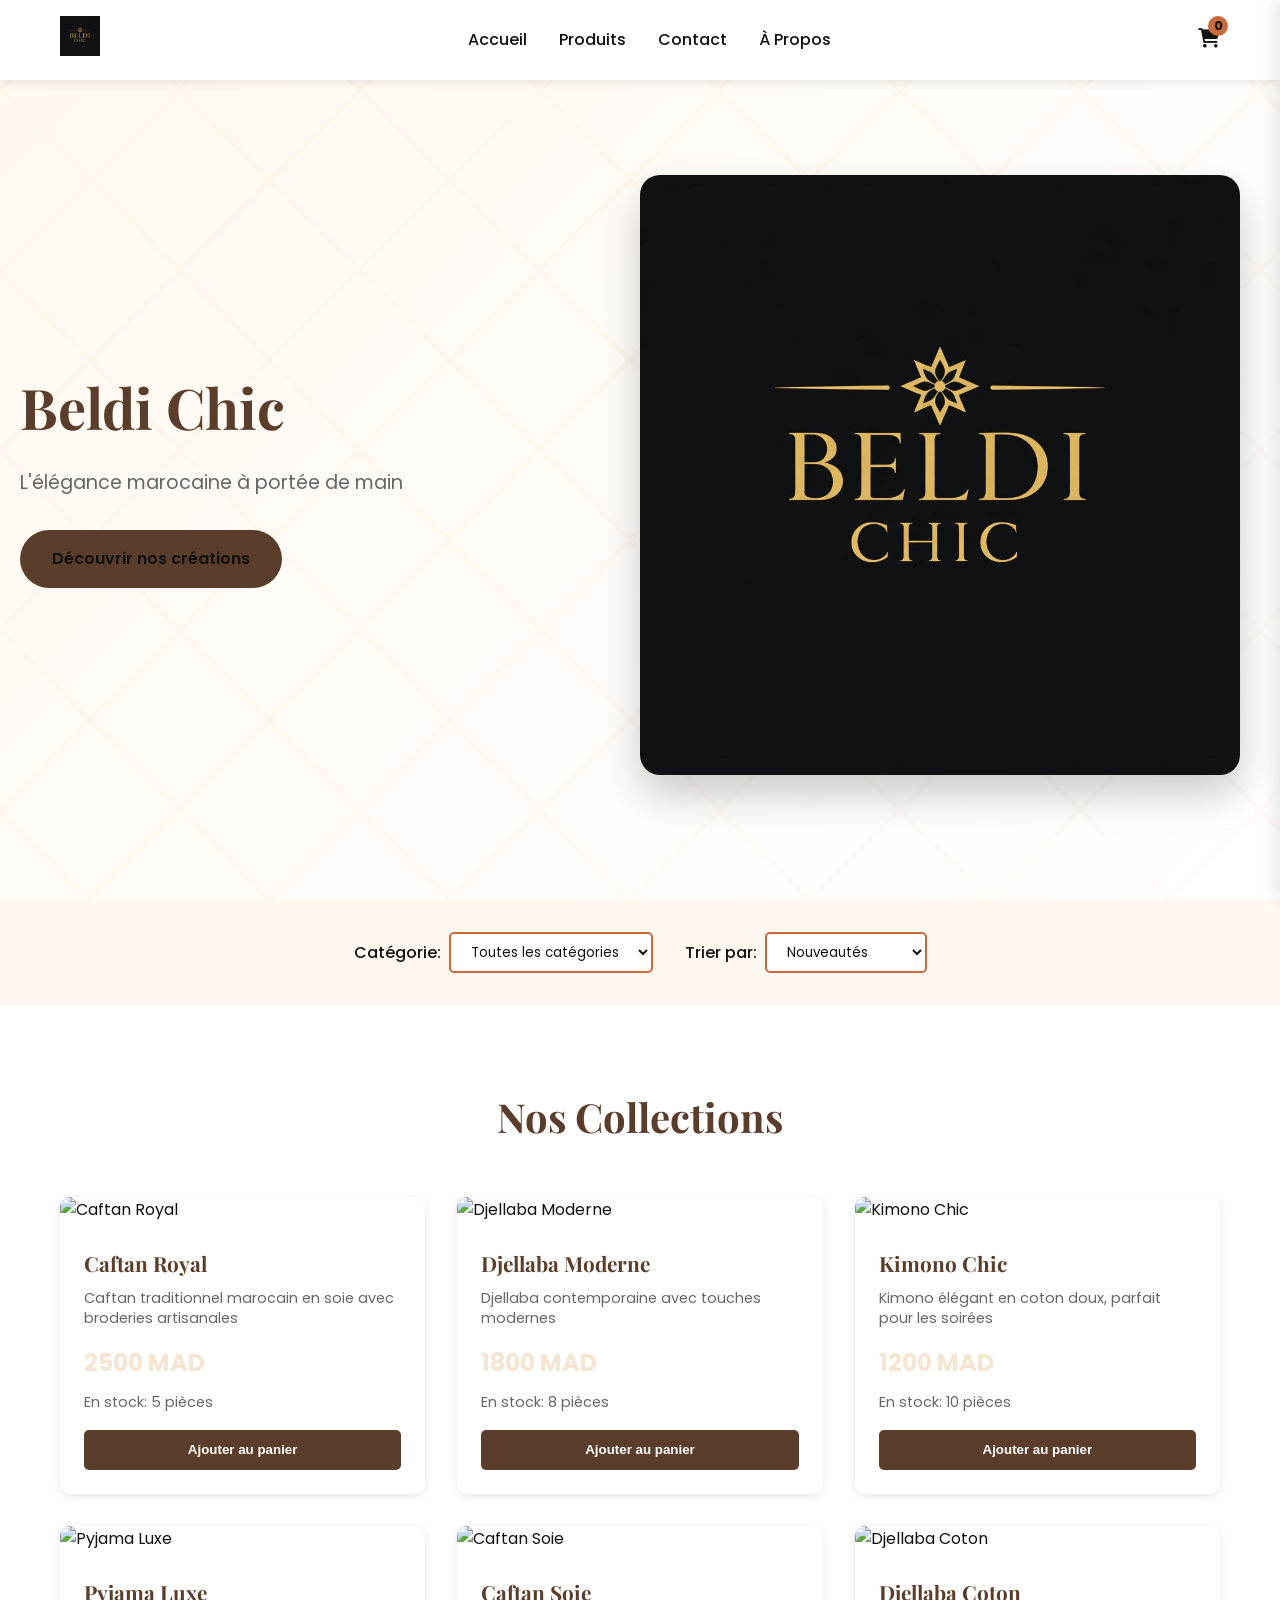
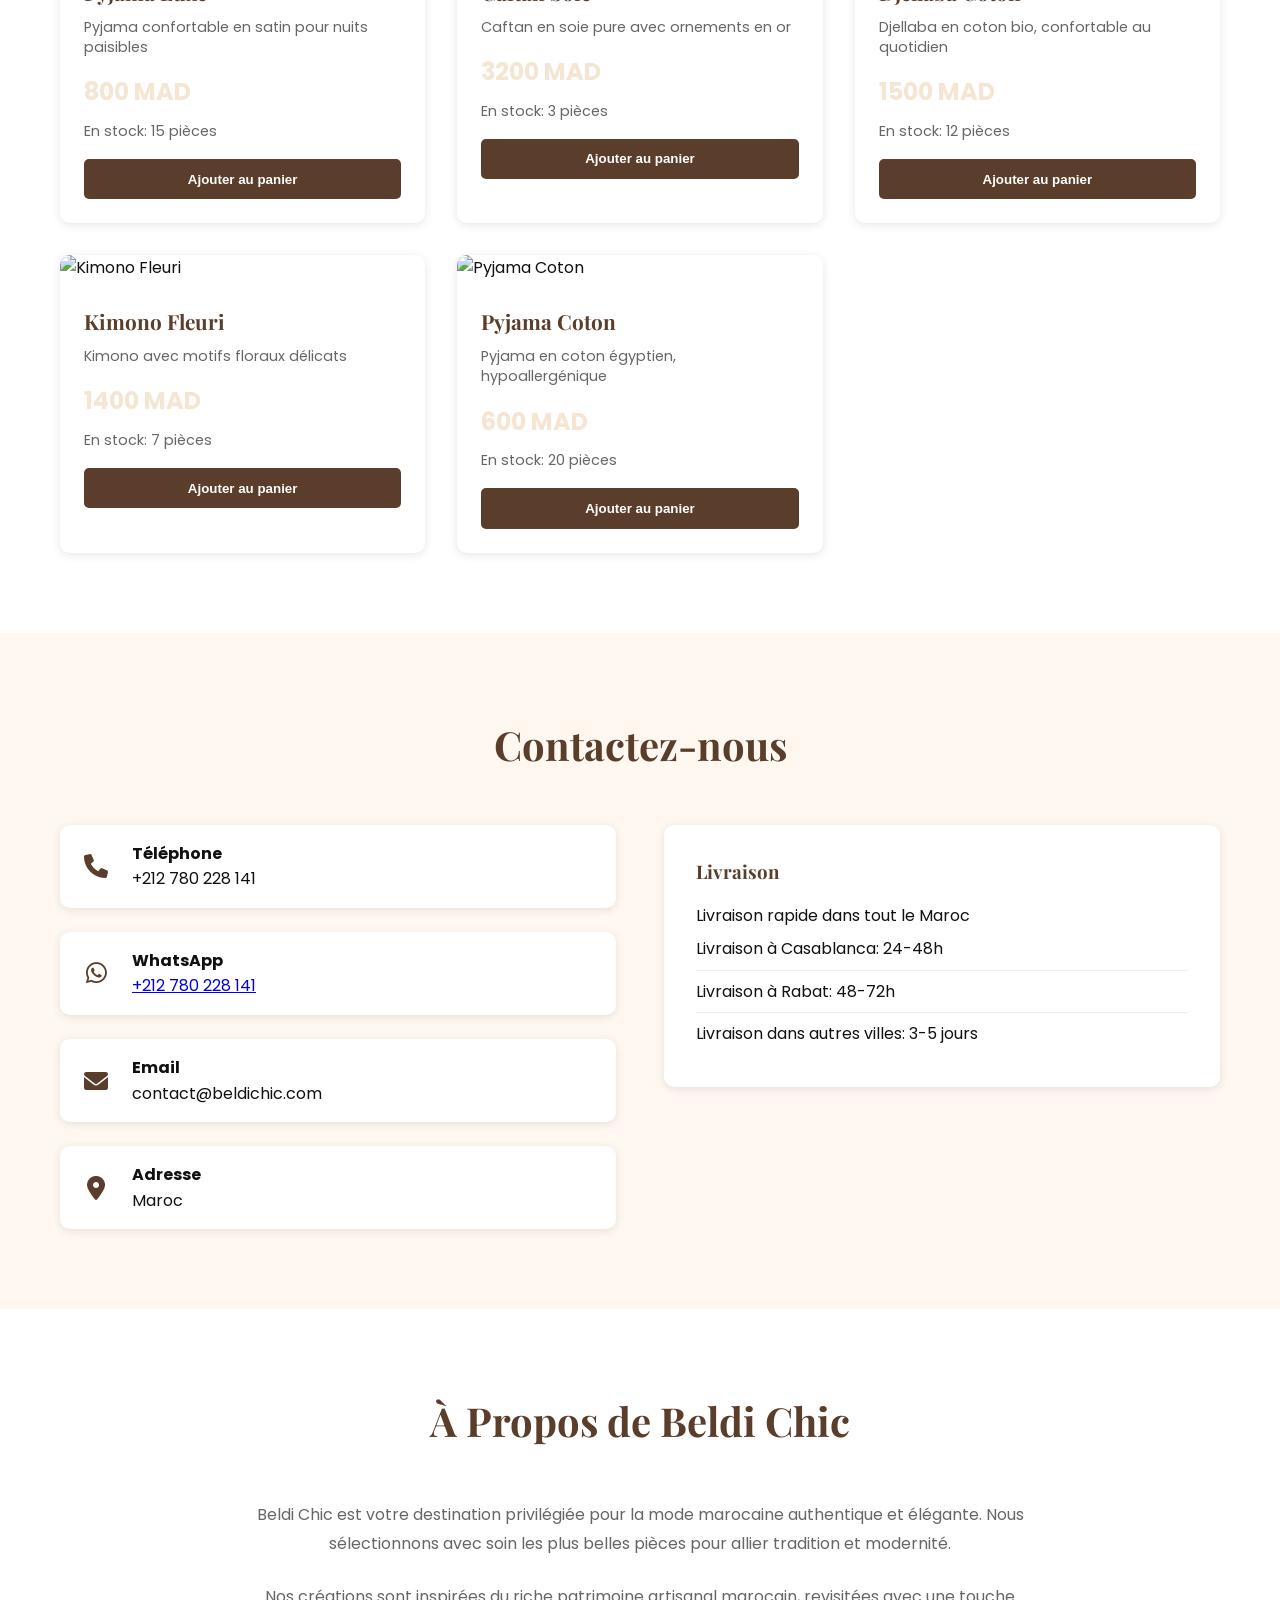
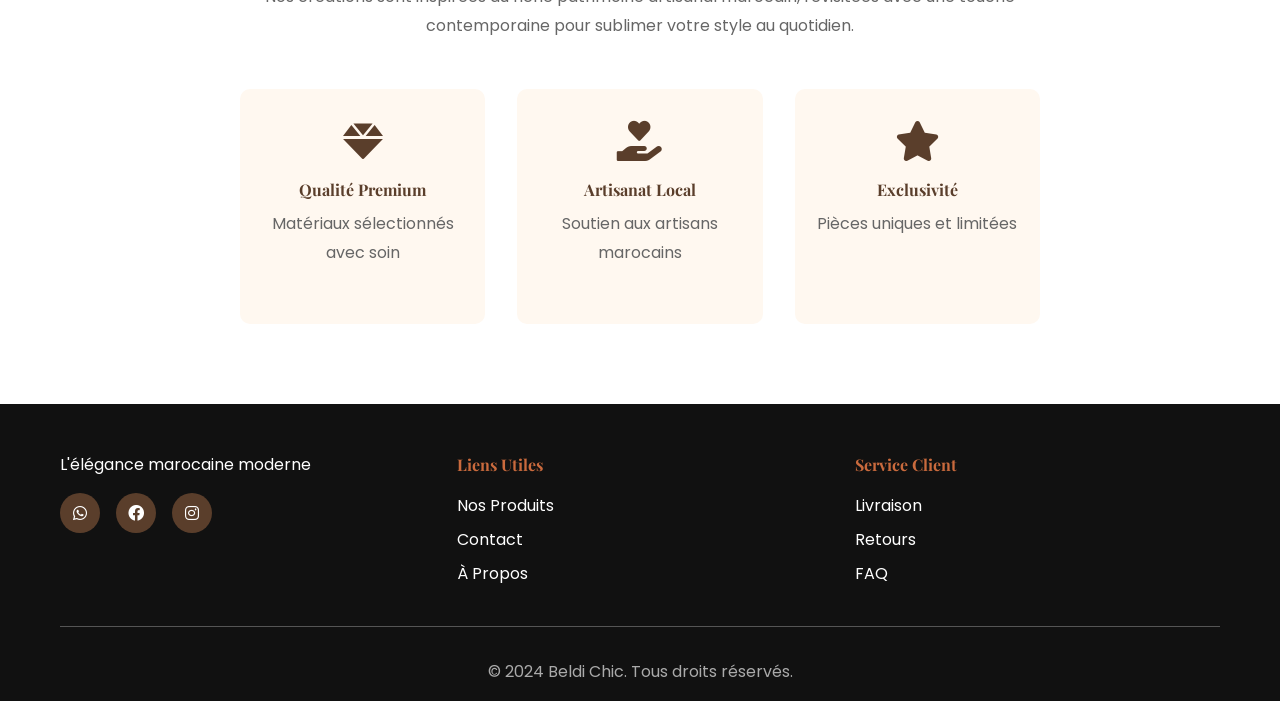
==== commit 02867439: "Add kimono and pyjama categories with new products" ====
--- a/index.html
+++ b/index.html
@@ -43,7 +43,7 @@
             <a href="#products" class="cta-button">Découvrir nos créations</a>
         </div>
         <div class="hero-image">
-            <img src="assets/EP-08-02.jpg" alt="Collection Beldi Chic" class="hero-bg-img">
+            <img src="assets/logo.jpg" alt="Collection Beldi Chic" class="hero-bg-img">
         </div>
     </section>
 
@@ -56,6 +56,8 @@
                     <option value="">Toutes les catégories</option>
                     <option value="caftan">Caftans</option>
                     <option value="djellaba">Djellabas</option>
+                    <option value="kimono">Kimonos</option>
+                    <option value="pyjama">Pyjamas</option>
                     <option value="accessories">Accessoires</option>
                 </select>
             </div>
@@ -108,17 +110,17 @@
             <div class="contact-content">
                 <div class="contact-info">
                     <div class="contact-item">
+                        <i class="fas fa-phone"></i>
+                        <div>
+                            <h4>Téléphone</h4>
+                            <p>+212 780 228 141</p>
+                        </div>
+                    </div>
+                    <div class="contact-item">
                         <i class="fab fa-whatsapp"></i>
                         <div>
                             <h4>WhatsApp</h4>
-                            <p>+212 6 12345678</p>
-                        </div>
-                    </div>
-                    <div class="contact-item">
-                        <i class="fas fa-phone"></i>
-                        <div>
-                            <h4>Téléphone</h4>
-                            <p>+212 5 12345678</p>
+                            <p><a href="https://wa.me/212780228141" target="_blank">+212 780 228 141</a></p>
                         </div>
                     </div>
                     <div class="contact-item">
@@ -126,6 +128,13 @@
                         <div>
                             <h4>Email</h4>
                             <p>contact@beldichic.com</p>
+                        </div>
+                    </div>
+                    <div class="contact-item">
+                        <i class="fas fa-map-marker-alt"></i>
+                        <div>
+                            <h4>Adresse</h4>
+                            <p>Maroc</p>
                         </div>
                     </div>
                 </div>
@@ -175,12 +184,11 @@
         <div class="container">
             <div class="footer-content">
                 <div class="footer-section">
-                
                     <p>L'élégance marocaine moderne</p>
                     <div class="social-links">
+                        <a href="https://wa.me/212780228141" target="_blank"><i class="fab fa-whatsapp"></i></a>
                         <a href="#"><i class="fab fa-facebook"></i></a>
                         <a href="#"><i class="fab fa-instagram"></i></a>
-                        <a href="#"><i class="fab fa-whatsapp"></i></a>
                     </div>
                 </div>
                 <div class="footer-section">
